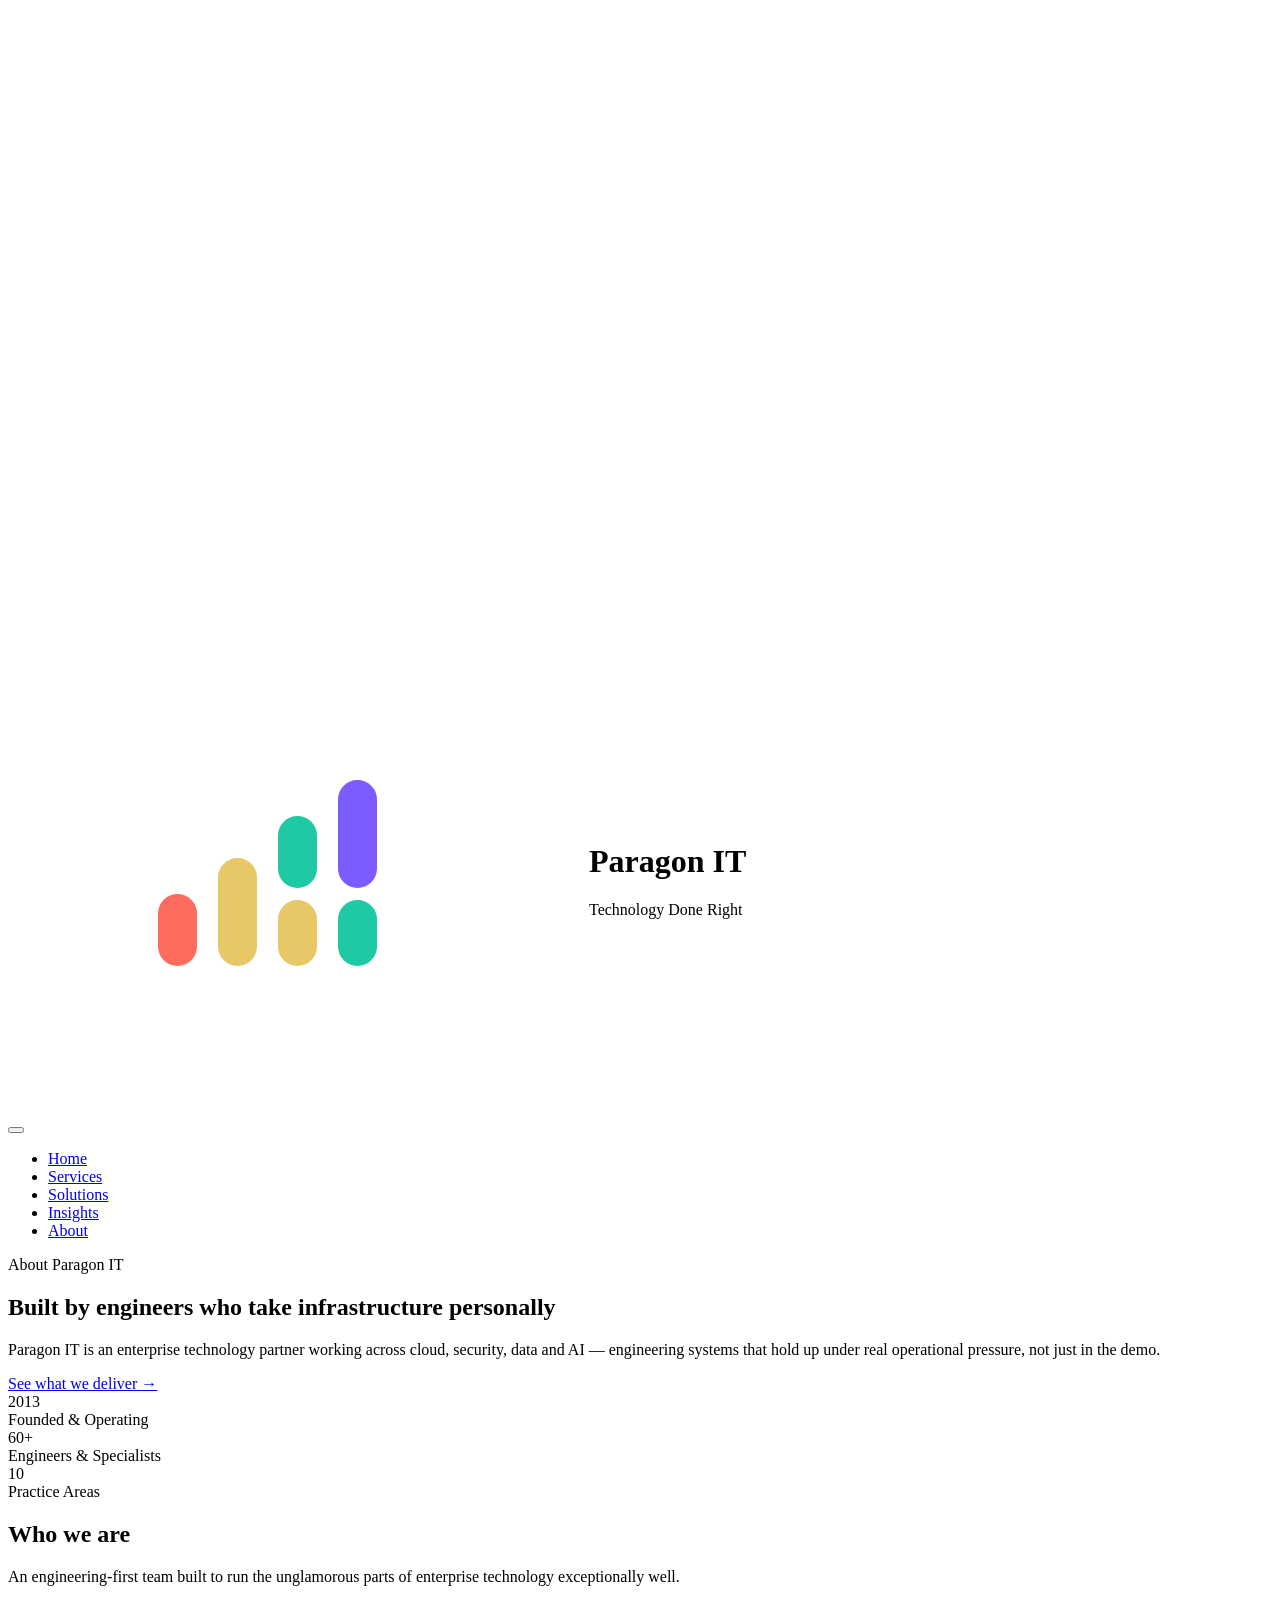
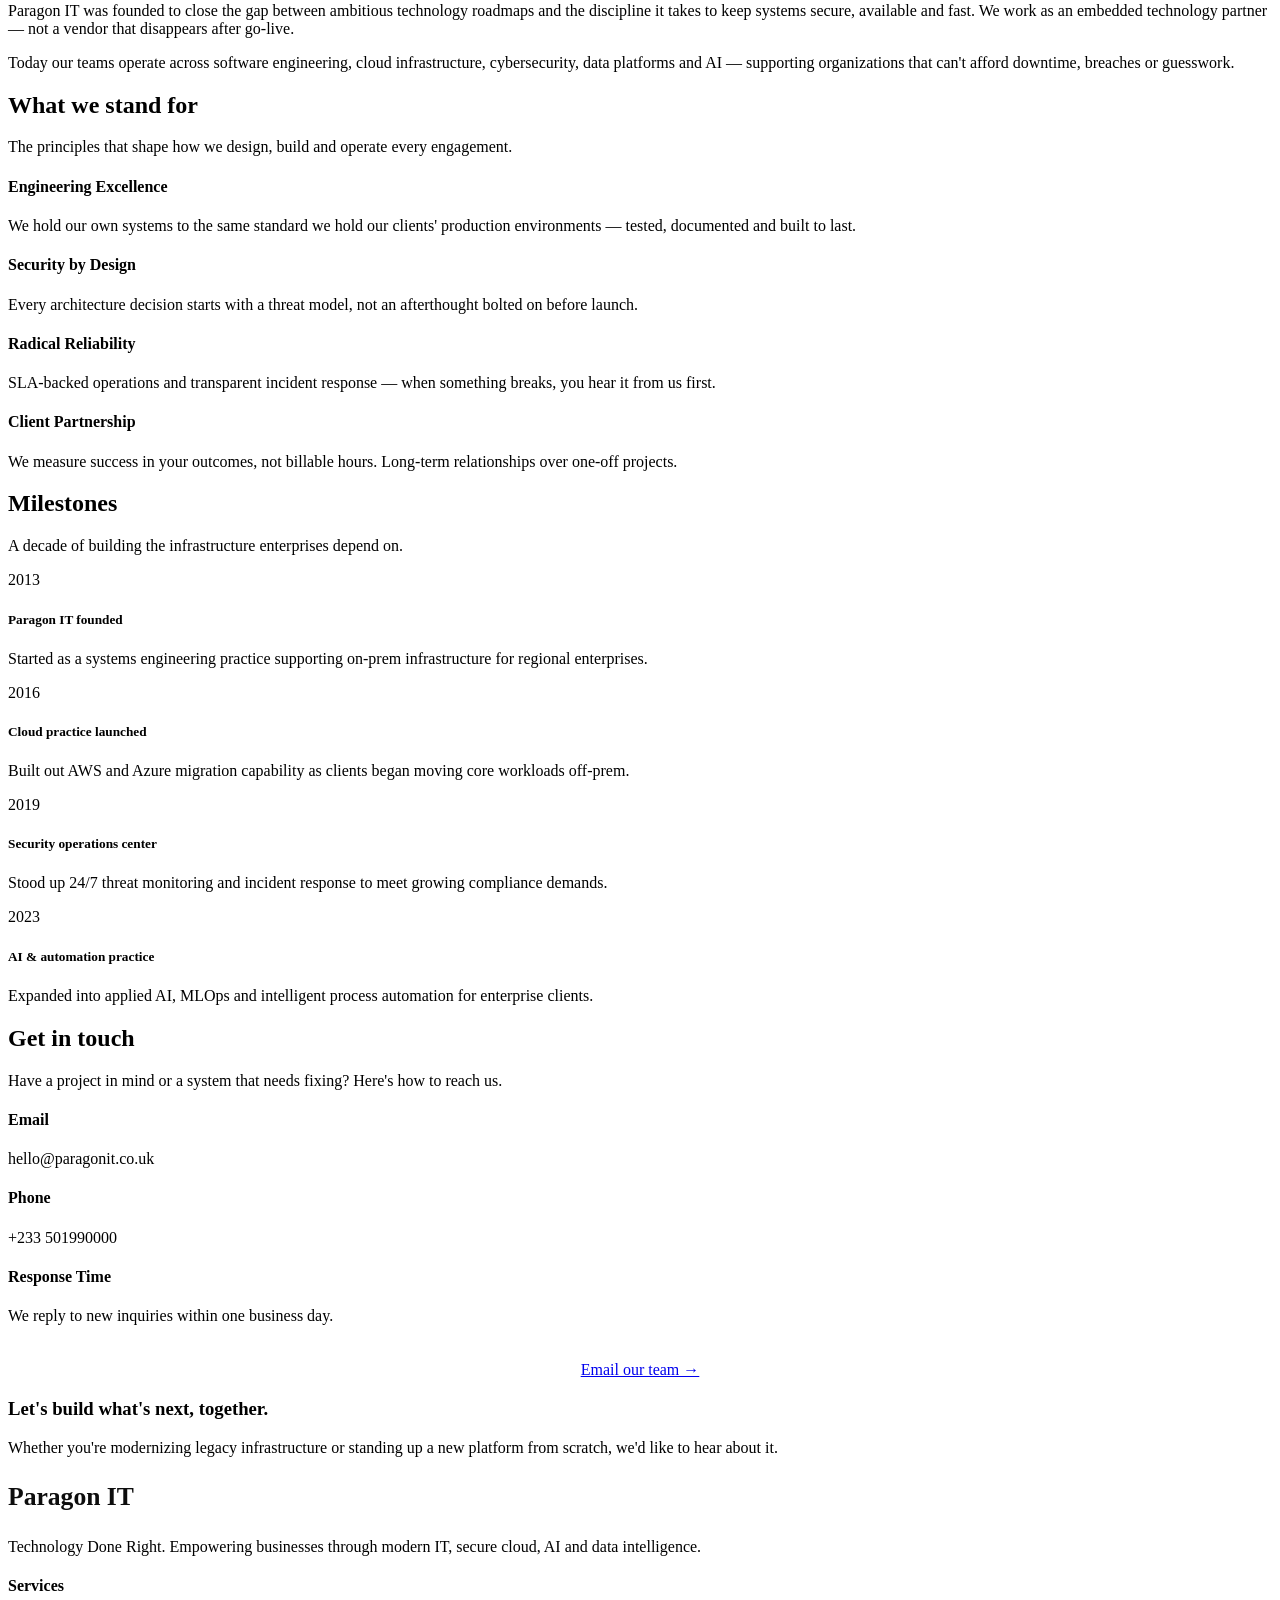
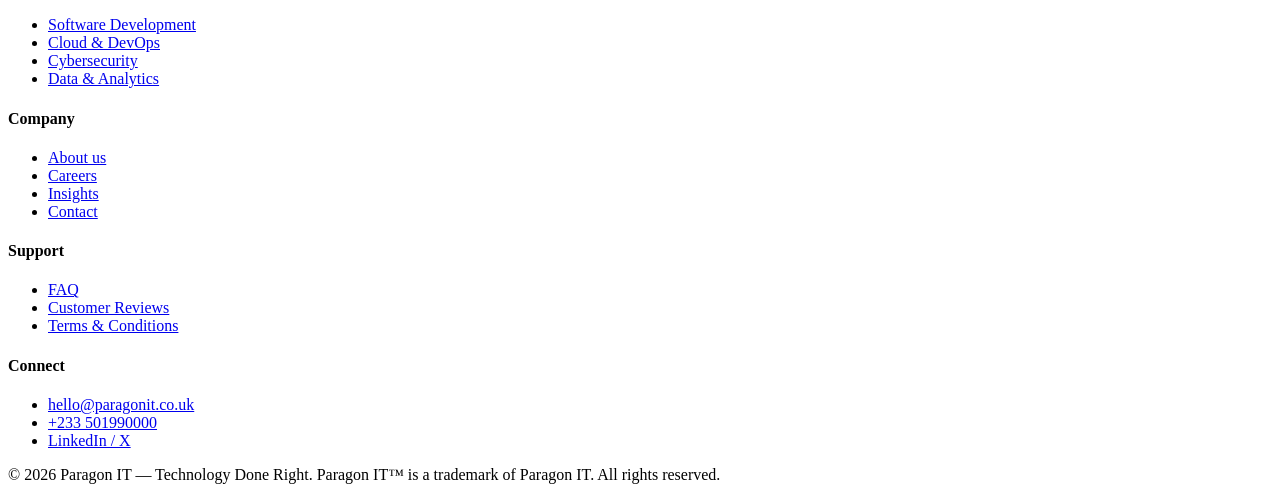
==== about.html @ 2f220869 "Add files via upload" ====
<!DOCTYPE html>
<html lang="en">
<head>
  <meta charset="UTF-8">
  <meta name="viewport" content="width=device-width, initial-scale=1.0, viewport-fit=cover">
  <title>About | Paragon IT</title>
  <!-- Google Fonts + Simple CSS Reset -->
  <link href="https://fonts.googleapis.com/css2?family=Space+Grotesk:wght@400;500;600;700&family=IBM+Plex+Mono:wght@500&display=swap" rel="stylesheet">
  <link rel="stylesheet" href="assets/style.css">
</head>
<body>

<!-- Header / Navigation -->
<div class="container">
  <div class="navbar">
    <div class="brand-block">
      <a href="/" class="logo-link" style="display:flex;align-items:center;gap:2px;text-decoration:none;color:inherit;">
        <img src="assets/Paragon_IT_Icon_DarkBG.png" alt="Paragon IT logo" class="site-logo">
        <div>
          <h1>Paragon IT</h1>
          <div class="slogan">Technology Done Right</div>
        </div>
      </a>
    <button class="nav-toggle" aria-label="Toggle menu" aria-expanded="false">
      <span class="hamburger"></span>
    </button>
    </div>
    <ul class="nav-links">
      <li><a href="index.html">Home</a></li>
      <li><a href="index.html#services">Services</a></li>
      <li><a href="index.html#solutions-list">Solutions</a></li>
      <li><a href="index.html#insights">Insights</a></li>
      <li><a href="about.html" class="active">About</a></li>
    </ul>
  </div>
</div>

<!-- Hero Section -->
<section class="hero">
  <div class="container hero-grid">
    <div class="hero-content">
      <div class="hero-badge"><span class="badge-dot"></span>About Paragon IT</div>
      <h1>Built by engineers who take infrastructure <span>personally</span></h1>
      <p class="hero-desc">Paragon IT is an enterprise technology partner working across cloud, security, data and AI — engineering systems that hold up under real operational pressure, not just in the demo.</p>
      <a href="index.html#services" class="btn-primary">See what we deliver →</a>
    </div>
    <div class="hero-stats">
      <div class="stat-item">
        <div class="stat-number">2013</div>
        <div class="stat-label">Founded & Operating</div>
      </div>
      <div class="stat-item">
        <div class="stat-number">60+</div>
        <div class="stat-label">Engineers & Specialists</div>
      </div>
      <div class="stat-item">
        <div class="stat-number">10</div>
        <div class="stat-label">Practice Areas</div>
      </div>
    </div>
  </div>
</section>

<!-- Who we are -->
<section class="section" id="who-we-are">
  <div class="container">
    <div class="section-header">
      <h2>Who we are</h2>
      <p>An engineering-first team built to run the unglamorous parts of enterprise technology exceptionally well.</p>
    </div>
    <p class="prose">Paragon IT was founded to close the gap between ambitious technology roadmaps and the discipline it takes to keep systems secure, available and fast. We work as an embedded technology partner — not a vendor that disappears after go-live.</p>
    <p class="prose">Today our teams operate across software engineering, cloud infrastructure, cybersecurity, data platforms and AI — supporting organizations that can't afford downtime, breaches or guesswork.</p>
  </div>
</section>

<!-- What we stand for -->
<section class="solutions-section section" id="values">
  <div class="container">
    <div class="section-header">
      <h2>What we stand for</h2>
      <p>The principles that shape how we design, build and operate every engagement.</p>
    </div>
    <div class="solutions-grid">
      <div class="solution-card">
        <h4>Engineering Excellence</h4>
        <p>We hold our own systems to the same standard we hold our clients' production environments — tested, documented and built to last.</p>
      </div>
      <div class="solution-card">
        <h4>Security by Design</h4>
        <p>Every architecture decision starts with a threat model, not an afterthought bolted on before launch.</p>
      </div>
      <div class="solution-card">
        <h4>Radical Reliability</h4>
        <p>SLA-backed operations and transparent incident response — when something breaks, you hear it from us first.</p>
      </div>
      <div class="solution-card">
        <h4>Client Partnership</h4>
        <p>We measure success in your outcomes, not billable hours. Long-term relationships over one-off projects.</p>
      </div>
    </div>
  </div>
</section>

<!-- Milestones -->
<section class="section" id="milestones">
  <div class="container">
    <div class="section-header">
      <h2>Milestones</h2>
      <p>A decade of building the infrastructure enterprises depend on.</p>
    </div>
    <div class="timeline-grid">
      <div class="timeline-card">
        <span class="timeline-year">2013</span>
        <h5>Paragon IT founded</h5>
        <p>Started as a systems engineering practice supporting on-prem infrastructure for regional enterprises.</p>
      </div>
      <div class="timeline-card">
        <span class="timeline-year">2016</span>
        <h5>Cloud practice launched</h5>
        <p>Built out AWS and Azure migration capability as clients began moving core workloads off-prem.</p>
      </div>
      <div class="timeline-card">
        <span class="timeline-year">2019</span>
        <h5>Security operations center</h5>
        <p>Stood up 24/7 threat monitoring and incident response to meet growing compliance demands.</p>
      </div>
      <div class="timeline-card">
        <span class="timeline-year">2023</span>
        <h5>AI & automation practice</h5>
        <p>Expanded into applied AI, MLOps and intelligent process automation for enterprise clients.</p>
      </div>
    </div>
  </div>
</section>

<!-- Contact -->
<section class="solutions-section section" id="contact">
  <div class="container">
    <div class="section-header">
      <h2>Get in touch</h2>
      <p>Have a project in mind or a system that needs fixing? Here's how to reach us.</p>
    </div>
    <div class="solutions-grid">
      <div class="solution-card">
        <h4>Email</h4>
        <p><a href="mailto:hello@paragonit.co.uk" style="color:var(--primary);text-decoration:none;">hello@paragonit.co.uk</a></p>
      </div>
      <div class="solution-card">
        <h4>Phone</h4>
        <p><a href="tel:+233501990000" style="color:var(--primary);text-decoration:none;">+233 501990000</a></p>
      </div>
      <div class="solution-card">
        <h4>Response Time</h4>
        <p>We reply to new inquiries within one business day.</p>
      </div>
    </div>
    <div style="text-align:center;margin-top:36px;">
      <a href="mailto:hello@paragonit.co.uk" class="btn-primary">Email our team →</a>
    </div>
  </div>
</section>

<!-- CTA Quote -->
<div class="cta-section">
  <h3>Let's build what's next, together.</h3>
  <p>Whether you're modernizing legacy infrastructure or standing up a new platform from scratch, we'd like to hear about it.</p>
</div>

<!-- Footer -->
<footer id="footer">
  <div class="container">
    <div class="footer-grid">
      <div class="footer-col">
        <h3 style="color:rgb(13, 13, 13); font-size: 1.6rem;">Paragon IT</h3>
        <p>Technology Done Right. Empowering businesses through modern IT, secure cloud, AI and data intelligence.</p>
      </div>
      <div class="footer-col">
        <h4>Services</h4>
        <ul class="footer-links">
          <li><a href="index.html#services">Software Development</a></li>
          <li><a href="index.html#services">Cloud & DevOps</a></li>
          <li><a href="index.html#services">Cybersecurity</a></li>
          <li><a href="index.html#services">Data & Analytics</a></li>
        </ul>
      </div>
      <div class="footer-col">
        <h4>Company</h4>
        <ul class="footer-links">
          <li><a href="about.html">About us</a></li>
          <li><a href="#">Careers</a></li>
          <li><a href="index.html#insights">Insights</a></li>
          <li><a href="#contact">Contact</a></li>
        </ul>
      </div>
      <div class="footer-col">
        <h4>Support</h4>
        <ul class="footer-links">
          <li><a href="faq.html">FAQ</a></li>
          <li><a href="reviews.html">Customer Reviews</a></li>
          <li><a href="terms.html">Terms & Conditions</a></li>
        </ul>
      </div>
      <div class="footer-col">
        <h4>Connect</h4>
        <ul class="footer-links">
          <li><a href="mailto:hello@paragonit.co.uk">hello@paragonit.co.uk</a></li>
          <li><a href="tel:+233501990000">+233 501990000</a></li>
          <li><a href="#">LinkedIn / X</a></li>
        </ul>
      </div>
    </div>
    <div class="copyright">
      © 2025 Paragon IT — Technology Done Right. Paragon IT™ is a trademark of Paragon IT. All rights reserved.
    </div>
  </div>
</footer>

<script>
  // Smooth scroll for anchor links & any interactive micro interaction
  document.querySelectorAll('a[href^="#"]').forEach(anchor => {
    anchor.addEventListener('click', function(e) {
      const targetId = this.getAttribute('href');
      if(targetId === "#" || targetId === "") return;
      const targetElem = document.querySelector(targetId);
      if(targetElem) {
        e.preventDefault();
        const navbar = document.querySelector('.navbar');
        const navHeight = navbar ? navbar.offsetHeight : 0;
        const extra = window.matchMedia('(max-width:800px)').matches ? 12 : 24;
        const offset = navHeight + extra;
        const top = targetElem.getBoundingClientRect().top + window.pageYOffset - offset;
        window.scrollTo({ top, behavior: 'smooth' });
        if(history.replaceState) history.replaceState(null, '', targetId);
        try{
          const currentActive = document.querySelector('.nav-links a.active');
          if(currentActive) currentActive.classList.remove('active');
          const matchingNav = document.querySelector('.nav-links a[href="' + targetId + '"]');
          if(matchingNav) matchingNav.classList.add('active');
        } catch(e) { /* ignore DOM errors */ }
      }
    });
  });
  // Add a tiny dynamic year update
  const copyright = document.querySelector('.copyright');
  if(copyright) {
    const year = new Date().getFullYear();
    copyright.innerHTML = copyright.innerHTML.replace('2025', year);
  }

  // Navbar elevation, sticky offset and mobile nav toggle
  (function(){
    const navbar = document.querySelector('.navbar');
    function updateBodyPaddingAndElev(){
      if(!navbar) return;
      const h = navbar.offsetHeight || 72;
      document.body.style.paddingTop = h + 'px';
      if(window.pageYOffset > 8) navbar.classList.add('fixed-elev'); else navbar.classList.remove('fixed-elev');
    }
    updateBodyPaddingAndElev();
    window.addEventListener('resize', () => updateBodyPaddingAndElev());
    window.addEventListener('scroll', () => updateBodyPaddingAndElev());
    const navToggle = document.querySelector('.nav-toggle');
    if(navToggle){
      navToggle.addEventListener('click', function(){
        const open = navbar.classList.toggle('nav-open');
        navToggle.setAttribute('aria-expanded', open ? 'true' : 'false');
        document.body.style.overflow = open ? 'hidden' : '';
        setTimeout(updateBodyPaddingAndElev, 50);
      });
      document.querySelectorAll('.nav-links a[href^="#"]').forEach(a => {
        a.addEventListener('click', () => {
          if(navbar.classList.contains('nav-open')){
            navbar.classList.remove('nav-open');
            navToggle.setAttribute('aria-expanded','false');
            document.body.style.overflow = '';
            setTimeout(updateBodyPaddingAndElev, 50);
          }
        });
      });
    }
  })();
</script>
</body>
</html>
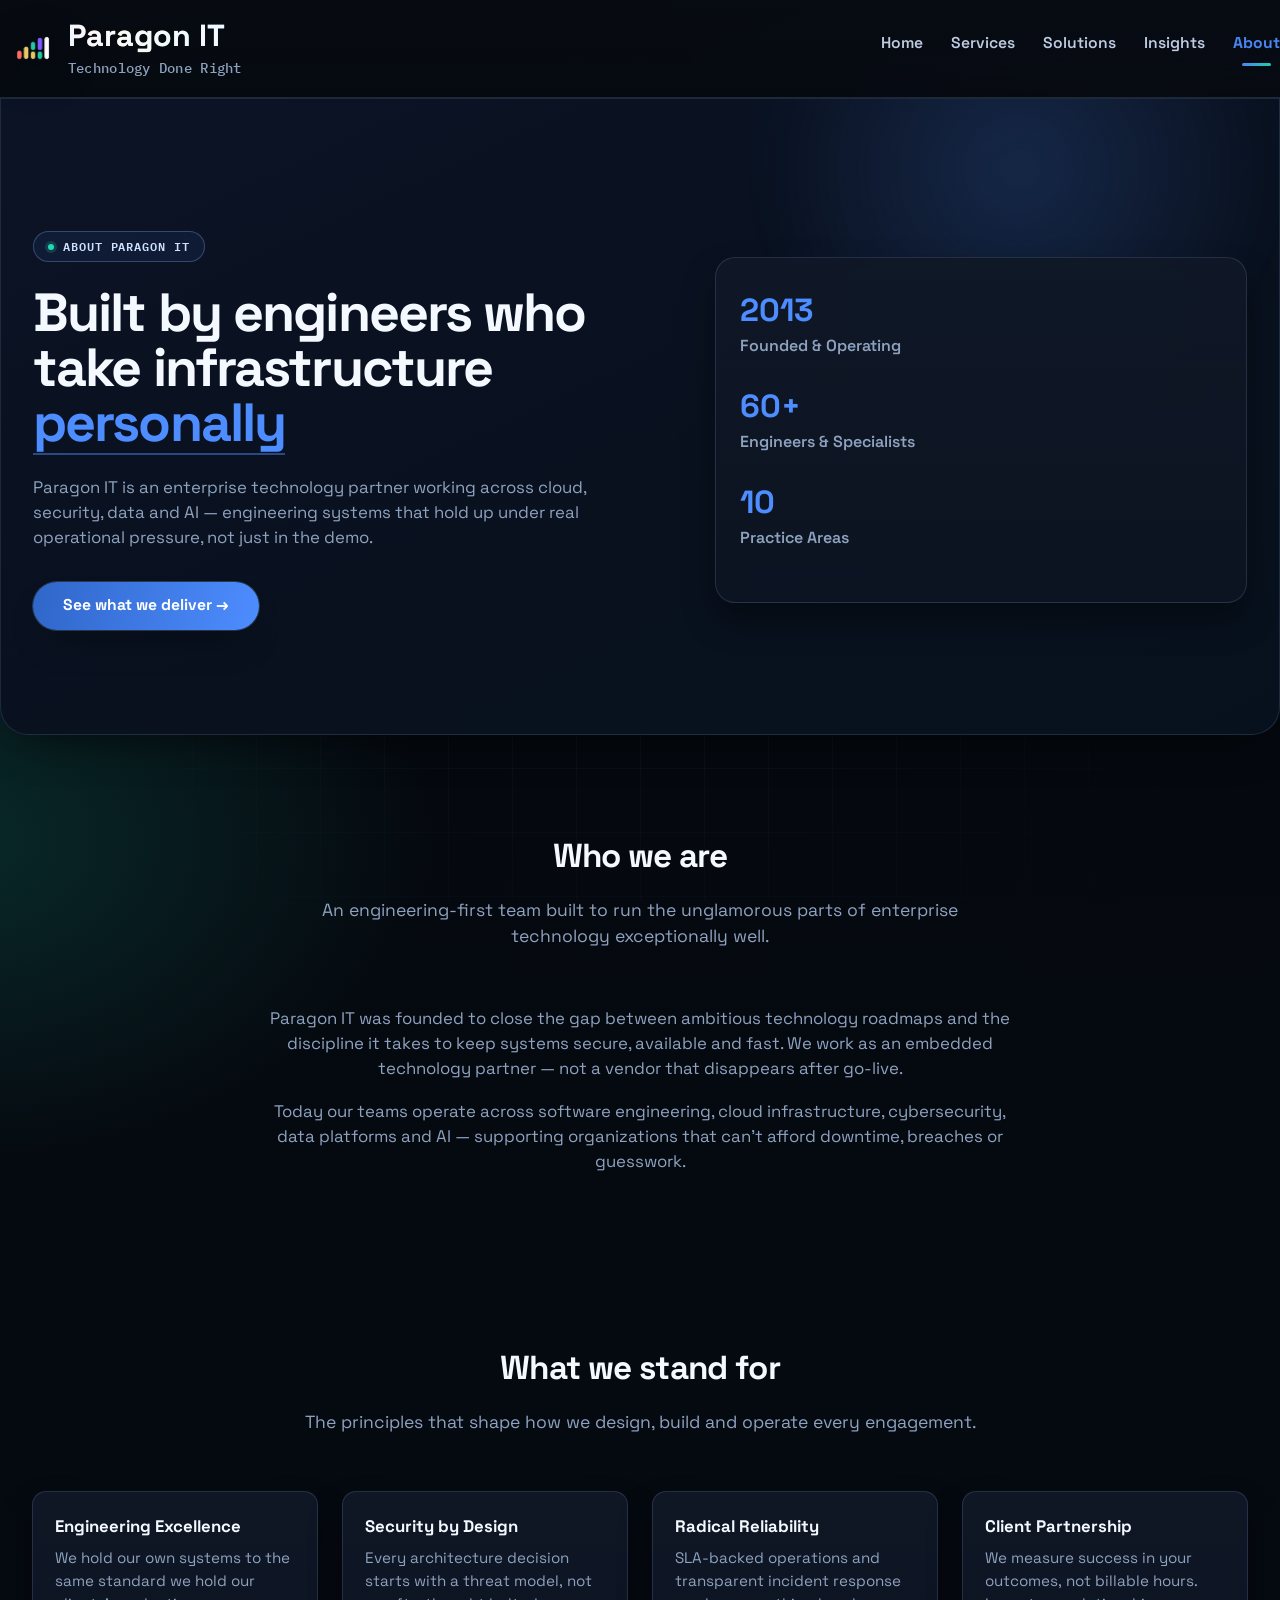
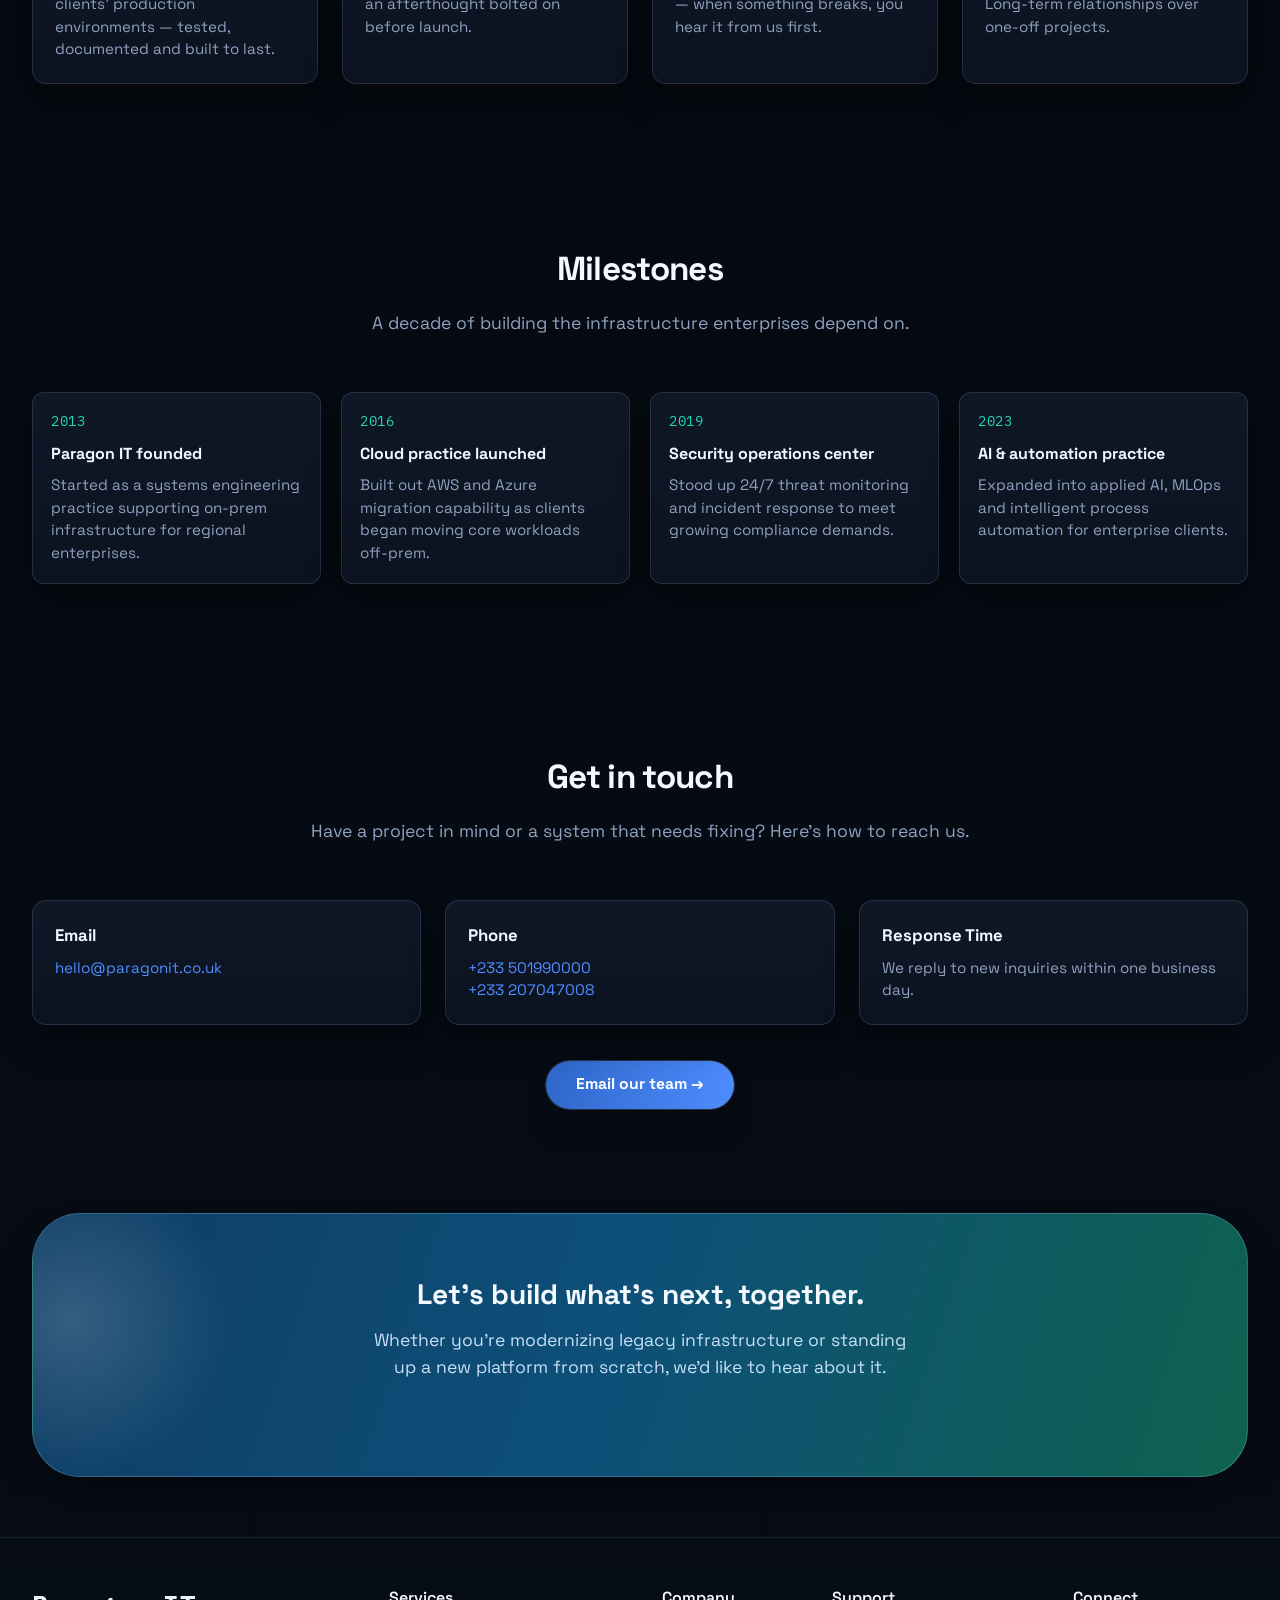
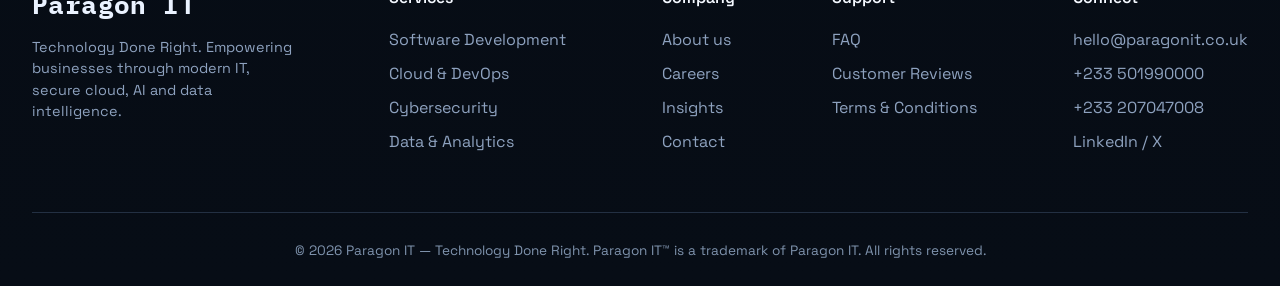
==== commit cca391c0: "Add additional phone number to contact section" ====
--- a/about.html
+++ b/about.html
@@ -147,7 +147,7 @@
       </div>
       <div class="solution-card">
         <h4>Phone</h4>
-        <p><a href="tel:+233501990000" style="color:var(--primary);text-decoration:none;">+233 501990000</a></p>
+        <p><a href="tel:+233501990000" style="color:var(--primary);text-decoration:none;">+233 501990000</a><br><a href="tel:+233207047008" style="color:var(--primary);text-decoration:none;">+233 207047008</a></p>
       </div>
       <div class="solution-card">
         <h4>Response Time</h4>
@@ -205,6 +205,7 @@
         <ul class="footer-links">
           <li><a href="mailto:hello@paragonit.co.uk">hello@paragonit.co.uk</a></li>
           <li><a href="tel:+233501990000">+233 501990000</a></li>
+          <li><a href="tel:+233207047008">+233 207047008</a></li>
           <li><a href="#">LinkedIn / X</a></li>
         </ul>
       </div>
--- a/assets/style.css
+++ b/assets/style.css
@@ -0,0 +1,1535 @@
+* {
+  margin: 0;
+  padding: 0;
+  box-sizing: border-box;
+}
+
+img {
+  max-width: 100%;
+  height: auto;
+  display: block;
+}
+
+body {
+  font-family: 'Space Grotesk', sans-serif;
+  background-color: var(--bg);
+  color: var(--text-strong);
+  line-height: 1.5;
+  scroll-behavior: smooth;
+}
+
+/* Dark / Enterprise Tech Color Variables */
+:root{
+  --bg: #04070d;
+  --surface: #0b1220;
+  --surface-2: #111d31;
+  --muted: #8ea2bf;
+  --primary: #4e8dff;
+  --accent: #20d9b4;
+  --neon: #6ed8ff;
+  --grid-line: rgba(121, 183, 255, 0.12);
+  --glass: rgba(78, 141, 255, 0.14);
+  --glass-2: rgba(78, 141, 255, 0.08);
+  --card-shadow: 0 26px 56px -26px rgba(0, 0, 0, 0.9);
+  --bg-alt: #08111f;
+  --text-strong: #f4f8ff;
+  color-scheme: dark;
+}
+.container {
+  max-width: 1280px;
+  margin: 0 auto;
+  padding: 0 32px;
+}
+
+/* Header / Nav */
+.navbar {
+  display: flex;
+  align-items: center;
+  justify-content: space-between;
+  flex-wrap: wrap;
+  padding: 14px 0;
+  gap: 20px;
+  background: linear-gradient(180deg, rgba(14,49,71,0.02), transparent);
+  border-bottom: 1px solid rgba(14,49,71,0.04);
+  backdrop-filter: blur(4px);
+  position: fixed;
+  left: 0;
+  right: 0;
+  top: 0;
+  width: 100%;
+  z-index: 1200;
+  transition: box-shadow 0.18s ease, background 0.18s ease, padding 0.12s ease;
+}
+
+/* When navbar is fixed at top it should have slightly more contrast */
+.navbar.fixed-elev {
+  box-shadow: 0 10px 30px rgba(14,49,71,0.08);
+  background: linear-gradient(180deg, rgba(255,255,255,0.98), rgba(255,255,255,0.95));
+  border-bottom-color: rgba(14,49,71,0.06);
+}
+
+.logo-area {
+  display: flex;
+  align-items: baseline;
+  gap: 8px;
+  flex-wrap: wrap;
+}
+
+.logo-icon {
+  font-weight: 800;
+  font-size: 1.8rem;
+  letter-spacing: -0.5px;
+  background: linear-gradient(135deg, var(--primary) 0%, var(--accent) 100%);
+  background-clip: text;
+  -webkit-background-clip: text;
+  color: transparent;
+}
+
+.logo-sub {
+  font-weight: 500;
+  font-size: 0.85rem;
+  color: #2C9E8A;
+  letter-spacing: 0.3px;
+  border-left: 2px solid #2C9E8A;
+  padding-left: 10px;
+}
+
+.site-logo {
+  height: 56px;
+  width: auto;
+  display: inline-block;
+  vertical-align: middle;
+  filter: drop-shadow(0 6px 18px rgba(14,49,71,0.06));
+}
+
+/* imitation of the attached PNG style: "Paragon IT" + slogan */
+.brand-block h1 {
+  font-size: 1.9rem;
+  font-weight: 800;
+  color: #0B2B40;
+  line-height: 1.2;
+  margin: 0;
+  background: linear-gradient(90deg, #e45756 0%, #ffd24a 33%, #35c07a 66%, var(--primary) 100%);
+  -webkit-background-clip: text;
+  background-clip: text;
+  color: transparent;
+  text-shadow: 0 4px 18px rgba(14,49,71,0.04);
+}
+.brand-block .slogan {
+  font-size: 0.85rem;
+  font-weight: 500;
+  color: var(--accent);
+  letter-spacing: 0.3px;
+  margin-top: 4px;
+}
+
+.nav-links {
+  display: flex;
+  gap: 28px;
+  list-style: none;
+  font-weight: 600;
+}
+.nav-toggle{ display:none; background:transparent; border:0; cursor:pointer; padding:8px; border-radius:8px; }
+.nav-toggle .hamburger{ width:22px; height:2px; background:var(--text-strong); display:block; position:relative; }
+.nav-toggle .hamburger::before, .nav-toggle .hamburger::after{ content:''; display:block; height:2px; background:var(--text-strong); position:absolute; left:0; right:0; }
+.nav-toggle .hamburger::before{ top:-6px; }
+.nav-toggle .hamburger::after{ top:6px; }
+.nav-links a {
+  text-decoration: none;
+  color: #0B2B40;
+  transition: color 0.15s;
+  font-size: 0.98rem;
+  opacity: 0.95;
+}
+.nav-links a:hover {
+  color: var(--primary);
+}
+.nav-links a.active {
+  color: var(--primary);
+  font-weight: 800;
+}
+.nav-links a.active::after{
+  content: '';
+  display: block;
+  height: 3px;
+  background: linear-gradient(90deg,var(--primary),var(--accent));
+  border-radius: 4px;
+  margin-top: 8px;
+  width: 60%;
+  margin-left: 20%;
+}
+.nav-links a.btn-outline.active {
+  color: #d9e8ff;
+}
+.nav-links a.btn-outline.active::after {
+  content: none;
+}
+.btn-outline {
+  border: 1.5px solid rgba(30,111,159,0.12);
+  background: transparent;
+  padding: 8px 18px;
+  border-radius: 40px;
+  font-weight: 700;
+  color: var(--primary);
+  transition: all 0.18s ease;
+}
+.btn-outline:hover {
+  background: var(--primary);
+  color: white;
+  box-shadow: var(--card-shadow);
+}
+
+/* Hero Section */
+.hero {
+  padding: 80px 0 70px;
+  background: linear-gradient(160deg, var(--bg-alt) 0%, var(--bg) 100%);
+  border-radius: 0 0 28px 28px;
+  border: 1px solid rgba(14,49,71,0.03);
+  box-shadow: 0 20px 40px -24px rgba(14,49,71,0.06);
+}
+.hero-grid {
+  display: flex;
+  flex-wrap: wrap;
+  align-items: center;
+  justify-content: space-between;
+  gap: 40px;
+}
+.hero-content {
+  flex: 1.2;
+}
+.hero-badge {
+  background: var(--primary);
+  color: white;
+  display: inline-block;
+  padding: 6px 14px;
+  border-radius: 40px;
+  font-size: 0.8rem;
+  font-weight: 700;
+  margin-bottom: 24px;
+  border: 1px solid rgba(30,111,159,0.08);
+}
+.hero-content h1 {
+  font-size: 3.0rem;
+  font-weight: 800;
+  line-height: 1.08;
+  margin-bottom: 20px;
+  color: #0B2B40;
+}
+.hero-content h1 span {
+  color: var(--primary);
+  border-bottom: 3px solid rgba(44,158,138,0.12);
+}
+.hero-desc {
+  font-size: 1.05rem;
+  color: var(--muted);
+  max-width: 600px;
+  margin-bottom: 32px;
+}
+.btn-primary {
+  background: linear-gradient(90deg, var(--primary), #16607f);
+  border: none;
+  padding: 12px 30px;
+  border-radius: 48px;
+  font-weight: 700;
+  font-size: 0.98rem;
+  color: white;
+  cursor: pointer;
+  transition: transform 0.18s ease, box-shadow 0.18s ease;
+  box-shadow: var(--card-shadow);
+  display: inline-block;
+  text-decoration: none;
+}
+.btn-primary:hover {
+  transform: translateY(-2px);
+  box-shadow: 0 24px 48px -20px rgba(14,49,71,0.08);
+}
+.hero-stats {
+  flex: 0.9;
+  background: var(--surface);
+  border-radius: 20px;
+  padding: 28px 24px;
+  box-shadow: 0 12px 28px rgba(14,49,71,0.04);
+  border: 1px solid rgba(14,49,71,0.03);
+}
+.stat-item {
+  margin-bottom: 24px;
+}
+.stat-number {
+  font-size: 2.0rem;
+  font-weight: 800;
+  color: var(--primary);
+}
+.stat-label {
+  color: var(--muted);
+  font-weight: 600;
+}
+
+/* Services Section */
+.section {
+  padding: 96px 0;
+}
+.section-header {
+  text-align: center;
+  max-width: 700px;
+  margin: 0 auto 56px;
+}
+.section-header h2 {
+  font-size: clamp(1.9rem, 2.6vw, 2.35rem);
+  font-weight: 700;
+  color: #0B2B40;
+  margin-bottom: 16px;
+  letter-spacing: -0.025em;
+}
+.section-header p {
+  color: #4A5B6E;
+  font-size: 1.1rem;
+}
+.services-grid {
+  display: grid;
+  grid-template-columns: repeat(auto-fill, minmax(300px, 1fr));
+  gap: 30px;
+}
+.service-card {
+  background: white;
+  border-radius: 28px;
+  padding: 30px 24px;
+  transition: all 0.25s ease;
+  border: 1px solid #E9EEF3;
+  box-shadow: 0 4px 12px rgba(0,0,0,0.02);
+}
+.service-card:hover {
+  transform: translateY(-6px);
+  border-color: #cde3ef;
+  box-shadow: 0 20px 30px -12px rgba(30,111,159,0.12);
+}
+.service-icon {
+  font-size: 2.5rem;
+  margin-bottom: 20px;
+  display: inline-block;
+  background: #EFF6FA;
+  padding: 12px;
+  border-radius: 20px;
+  color: #1E6F9F;
+}
+.service-card h3 {
+  font-size: 1.4rem;
+  font-weight: 700;
+  margin-bottom: 12px;
+  color: #0B2B40;
+}
+.service-card p {
+  color: #556579;
+  font-size: 0.95rem;
+}
+
+/* Showcase / Integrated solutions */
+.showcase-section{
+  margin: 40px 0;
+  padding: 44px 0;
+  background: linear-gradient(180deg, rgba(255,255,255,0.01), rgba(255,255,255,0.02));
+  border-radius: 18px;
+  border: 1px solid rgba(255,255,255,0.02);
+}
+.showcase-grid{
+  display: flex;
+  gap: 32px;
+  align-items: center;
+  justify-content: space-between;
+  flex-wrap: wrap;
+}
+.showcase-left{ flex: 1 1 420px; }
+.showcase-left h2{ font-size: clamp(1.6rem, 2.1vw, 2rem); color: #0B2B40; margin-bottom: 12px; line-height:1.05; }
+.showcase-left h2 span{ color: var(--primary); }
+.showcase-left .muted{ color: #9fb0bf; margin: 18px 0; max-width: 580px; }
+.showcase-right{ flex: 1 1 320px; display: flex; gap: 16px; flex-wrap: wrap; justify-content:flex-end; }
+.mini-card{ background: var(--surface); border-radius: 16px; padding: 18px; width: 160px; text-align: center; box-shadow: 0 12px 30px -16px rgba(45,183,255,0.08); border:1px solid rgba(255,255,255,0.02); }
+.mini-icon{
+  display: flex;
+  align-items: center;
+  justify-content: center;
+  width: 44px;
+  height: 44px;
+  margin: 0 auto 12px;
+  border-radius: 10px;
+  background: rgba(57, 160, 255, 0.12);
+  color: #80c2ff;
+  font-family: 'IBM Plex Mono', monospace;
+  font-size: 0.72rem;
+  font-weight: 700;
+  letter-spacing: 0.03em;
+  box-shadow: inset 0 0 0 1px rgba(125, 194, 255, 0.2);
+}
+.mini-title{ font-weight: 700; margin-top: 6px; color: #0B2B40; }
+.mini-sub{ color: var(--muted); display:block; margin-top:6px; }
+
+/* Solutions & Insights sections */
+.solutions-section{ padding: 64px 0; margin-top: 8px; }
+.solutions-grid{ display: grid; grid-template-columns: repeat(auto-fit,minmax(240px,1fr)); gap: 24px; }
+.solution-card{ background: var(--surface); border:1px solid rgba(14,49,71,0.04); padding:22px; border-radius:14px; box-shadow: 0 12px 28px rgba(14,49,71,0.04); }
+.solution-card h4{ color:#0B2B40; margin-bottom:8px; font-size:1.05rem; }
+.solution-card p{ color: var(--muted); font-size:0.95rem; }
+
+.insights-section{ padding: 64px 0; margin-top: 8px; border-top:1px solid rgba(255,255,255,0.02); }
+.insights-grid{ display: grid; grid-template-columns: repeat(auto-fit,minmax(280px,1fr)); gap: 20px; }
+.insight-card{ background: var(--surface); padding:18px; border-radius:12px; border:1px solid rgba(14,49,71,0.03); }
+.insight-card h5{ color:#0B2B40; margin-bottom:8px; font-size:1rem; }
+.insight-card .meta{ color:var(--muted); font-size:0.85rem; margin-bottom:10px; }
+.insight-card p{ color:var(--muted); font-size:0.95rem; }
+
+/* Partners Section */
+.partners-section{ padding: 56px 0; }
+.partners-grid{ display: grid; grid-template-columns: repeat(auto-fit,minmax(180px,1fr)); gap: 18px; align-items: center; }
+.partner-card{ background: var(--surface); border:1px solid rgba(14,49,71,0.04); padding:18px; border-radius:12px; text-align:center; box-shadow: 0 10px 24px rgba(14,49,71,0.03); }
+.partner-logo{ height:56px; width:auto; margin:0 auto 12px; filter:grayscale(20%); opacity:0.95; }
+.partner-logo[alt="Auto Junk"]{ height:82px; mix-blend-mode: screen; }
+.partner-logo[alt="Stalwart Ghana"]{ height:82px; }
+.partner-name{ font-weight:700; color:#0B2B40; margin-bottom:6px; }
+.partner-desc{ color:var(--muted); font-size:0.92rem; }
+
+/* Service detail modal */
+.modal{ position:fixed; inset:0; display:none; align-items:center; justify-content:center; background: rgba(4,20,30,0.6); z-index:1400; }
+.modal[aria-hidden="false"]{ display:flex; }
+.modal-inner{ position:relative; background:var(--surface); border-radius:12px; width: min(900px, 92%); max-height:86vh; overflow:auto; padding:28px; box-shadow: 0 30px 60px rgba(14,49,71,0.12); }
+.modal-close{ position:absolute; top:12px; right:14px; background:none; border:0; font-size:1.1rem; cursor:pointer; color:var(--muted); }
+.modal h3{ margin:0 0 8px 0; }
+.modal p{ color:var(--muted); }
+.modal .modal-bullets{ margin-top:12px; }
+.modal .modal-bullets li{ margin-bottom:8px; }
+.service-more-btn{ margin-top:16px; display:inline-block; }
+
+/* CTA */
+.cta-section {
+  background: linear-gradient(105deg, #0B2B40 0%, #134B66 100%);
+  border-radius: 48px;
+  margin: 40px 32px 60px;
+  padding: 64px 48px;
+  text-align: center;
+  color: white;
+}
+.cta-section h3 {
+  font-size: clamp(1.65rem, 2.2vw, 2rem);
+  font-weight: 700;
+  margin-bottom: 16px;
+  line-height: 1.2;
+}
+.cta-section p {
+  font-size: 1.1rem;
+  opacity: 0.85;
+  margin-bottom: 32px;
+  max-width: 550px;
+  margin-left: auto;
+  margin-right: auto;
+}
+.btn-light {
+  background: white;
+  color: #0B2B40;
+  padding: 12px 32px;
+  border-radius: 40px;
+  font-weight: 700;
+  text-decoration: none;
+  display: inline-block;
+  transition: 0.2s;
+}
+.btn-light:hover {
+  background: #2C9E8A;
+  color: white;
+  transform: scale(1.02);
+}
+
+/* Footer */
+footer {
+  background: linear-gradient(180deg, rgba(8, 13, 23, 0.95), rgba(6, 10, 18, 0.98));
+  color: #556579;
+  padding: 48px 0 24px;
+  margin-top: 40px;
+  border-top: 1px solid rgba(138, 173, 225, 0.16);
+}
+.footer-grid {
+  display: flex;
+  flex-wrap: wrap;
+  justify-content: space-between;
+  gap: 40px;
+  margin-bottom: 48px;
+}
+.footer-col p {
+  max-width: 260px;
+  margin-top: 12px;
+  font-size: 0.9rem;
+}
+.footer-col h4 {
+  color: #0B2B40;
+  margin-bottom: 18px;
+  font-weight: 600;
+}
+.footer-links {
+  list-style: none;
+}
+.footer-links li {
+  margin-bottom: 10px;
+}
+.footer-links a {
+  color: #556579;
+  text-decoration: none;
+  transition: color 0.15s;
+}
+.footer-links a:hover {
+  color: var(--accent);
+}
+.copyright {
+  text-align: center;
+  border-top: 1px solid #2A3A48;
+  padding-top: 28px;
+  font-size: 0.85rem;
+}
+
+/* Dark enterprise-tech visual overrides */
+body {
+  background:
+    radial-gradient(1100px 720px at 88% -8%, rgba(78, 141, 255, 0.22), transparent 60%),
+    radial-gradient(900px 620px at -4% 24%, rgba(32, 217, 180, 0.16), transparent 54%),
+    linear-gradient(180deg, #04070d 0%, #070d16 100%);
+  color: var(--text-strong);
+  position: relative;
+  overflow-x: hidden;
+}
+body::before {
+  content: "";
+  position: fixed;
+  inset: 0;
+  pointer-events: none;
+  background-image:
+    linear-gradient(to right, var(--grid-line) 1px, transparent 1px),
+    linear-gradient(to bottom, var(--grid-line) 1px, transparent 1px);
+  background-size: 64px 64px;
+  mask-image: radial-gradient(circle at center, rgba(0, 0, 0, 0.66), transparent 86%);
+  z-index: -1;
+}
+.logo-icon,
+.stat-number,
+.nav-links a.active,
+.hero-content h1 span,
+.section-header h2 span {
+  color: var(--primary);
+}
+.brand-block h1,
+.hero-content h1,
+.section-header h2,
+.showcase-left h2,
+.solution-card h4,
+.insight-card h5,
+.partner-name,
+.footer-col h4,
+.cta-section h3 {
+  color: var(--text-strong);
+  text-shadow: none;
+}
+.hero-content h1,
+.section-header h2,
+.showcase-left h2 {
+  letter-spacing: -0.02em;
+}
+.navbar {
+  padding: 18px 0;
+  background: linear-gradient(180deg, rgba(7, 11, 18, 0.94), rgba(7, 11, 18, 0.8));
+  border-bottom: 1px solid rgba(138, 173, 225, 0.18);
+  backdrop-filter: blur(12px);
+}
+.navbar.fixed-elev {
+  box-shadow: 0 18px 42px rgba(0, 0, 0, 0.5);
+  background: linear-gradient(180deg, rgba(6, 10, 18, 0.98), rgba(7, 12, 20, 0.94));
+  border-bottom-color: rgba(138, 173, 225, 0.24);
+}
+.site-logo {
+  filter: drop-shadow(0 10px 20px rgba(0, 0, 0, 0.5));
+}
+.logo-sub,
+.brand-block .slogan,
+.hero-desc,
+.section-header p,
+.service-card p,
+.showcase-left .muted,
+.solution-card p,
+.insight-card p,
+.insight-card .meta,
+.partner-desc,
+.footer-col p,
+.footer-links a,
+.stat-label {
+  color: var(--muted);
+}
+.logo-sub,
+.brand-block .slogan,
+.hero-badge,
+.insight-card .meta {
+  font-family: 'IBM Plex Mono', monospace;
+  letter-spacing: 0.02em;
+}
+.nav-links a {
+  color: #c8d6ec;
+}
+.nav-links a:hover,
+.footer-links a:hover {
+  color: var(--accent);
+}
+.btn-outline {
+  border: 1px solid rgba(57, 160, 255, 0.34);
+  color: #d9e8ff;
+  background: rgba(57, 160, 255, 0.06);
+}
+.btn-outline:hover {
+  background: linear-gradient(120deg, #1f6bb0, #2b90d4);
+  color: #f5fbff;
+  border-color: rgba(57, 160, 255, 0.7);
+}
+.btn-primary {
+  background: linear-gradient(100deg, #2f66c9, #4e8dff);
+  box-shadow: 0 0 0 1px rgba(168, 215, 255, 0.2), 0 20px 36px -18px rgba(0, 0, 0, 0.74);
+}
+.btn-primary:hover {
+  box-shadow: 0 0 0 1px rgba(168, 215, 255, 0.36), 0 24px 40px -16px rgba(0, 0, 0, 0.8);
+}
+.hero {
+  padding: 132px 0 104px;
+  background: linear-gradient(155deg, #0b1325 0%, #09111f 58%, #07111d 100%);
+  border: 1px solid rgba(138, 173, 225, 0.16);
+  box-shadow: 0 24px 44px -24px rgba(0, 0, 0, 0.62);
+  position: relative;
+  overflow: hidden;
+}
+.hero::before {
+  content: "";
+  position: absolute;
+  inset: -30% 0 auto auto;
+  width: 520px;
+  height: 520px;
+  background: radial-gradient(circle, rgba(78, 141, 255, 0.18), transparent 70%);
+  filter: blur(20px);
+  pointer-events: none;
+}
+.hero-badge {
+  display: inline-flex;
+  align-items: center;
+  gap: 9px;
+  background: rgba(78, 141, 255, 0.08);
+  border: 1px solid rgba(121, 165, 224, 0.34);
+  color: #cfe1ff;
+  box-shadow: none;
+  text-transform: uppercase;
+  font-family: 'IBM Plex Mono', monospace;
+  font-weight: 600;
+  font-size: 0.72rem;
+  letter-spacing: 0.08em;
+}
+.badge-dot {
+  width: 6px;
+  height: 6px;
+  border-radius: 50%;
+  background: var(--accent);
+  box-shadow: 0 0 0 3px rgba(32, 217, 180, 0.18);
+  flex-shrink: 0;
+}
+.hero-content h1 {
+  font-size: clamp(2.5rem, 4.2vw, 4.1rem);
+  line-height: 1.02;
+  letter-spacing: -0.035em;
+  max-width: 760px;
+}
+.hero-content h1 span {
+  display: inline-block;
+  padding-bottom: 2px;
+  border-bottom: 2px solid rgba(78, 141, 255, 0.45);
+}
+.hero-stats,
+.service-card,
+.mini-card,
+.solution-card,
+.insight-card,
+.modal-inner {
+  background: linear-gradient(180deg, rgba(16, 24, 39, 0.96), rgba(13, 20, 34, 0.9));
+  border: 1px solid rgba(138, 173, 225, 0.18);
+  box-shadow: 0 18px 32px rgba(0, 0, 0, 0.38);
+  backdrop-filter: blur(10px);
+}
+.partner-card {
+  background: transparent;
+  border: none;
+  box-shadow: none;
+  padding: 12px;
+}
+.service-card:hover {
+  border-color: rgba(78, 141, 255, 0.58);
+  box-shadow: 0 26px 44px -20px rgba(0, 0, 0, 0.72);
+  transform: translateY(-6px) scale(1.01);
+}
+.service-icon {
+  background: rgba(57, 160, 255, 0.12);
+  color: #80c2ff;
+  box-shadow: inset 0 0 0 1px rgba(125, 194, 255, 0.2);
+}
+.services-grid {
+  grid-template-columns: repeat(auto-fill, minmax(280px, 1fr));
+  gap: 22px;
+}
+.service-card {
+  border-radius: 18px;
+  padding: 22px 20px;
+  border: 1px solid rgba(121, 165, 224, 0.22);
+  background:
+    linear-gradient(180deg, rgba(16, 24, 39, 0.96), rgba(12, 19, 31, 0.94)),
+    linear-gradient(120deg, rgba(78, 141, 255, 0.14), transparent 54%);
+  transition: transform 0.22s ease, box-shadow 0.22s ease, border-color 0.22s ease;
+}
+.service-top {
+  display: flex;
+  align-items: center;
+  justify-content: space-between;
+  margin-bottom: 14px;
+  gap: 12px;
+}
+.service-code {
+  font-family: 'IBM Plex Mono', monospace;
+  font-size: 0.74rem;
+  color: #9ec7ff;
+  border: 1px solid rgba(121, 215, 255, 0.4);
+  padding: 5px 8px;
+  border-radius: 999px;
+  letter-spacing: 0.04em;
+  background: rgba(57, 160, 255, 0.1);
+}
+.service-icon {
+  font-family: 'IBM Plex Mono', monospace;
+  font-size: 0.86rem;
+  line-height: 1;
+  padding: 11px 12px;
+  min-width: 48px;
+  text-align: center;
+  border-radius: 10px;
+  letter-spacing: 0.04em;
+}
+.service-card h3 {
+  font-size: 1.08rem;
+  letter-spacing: 0.01em;
+  margin-bottom: 10px;
+  color: #eaf2ff;
+}
+.service-card p {
+  font-size: 0.92rem;
+  margin-bottom: 16px;
+  color: #9fb2c9;
+}
+.service-tags {
+  display: flex;
+  flex-wrap: wrap;
+  gap: 8px;
+  margin-bottom: 14px;
+}
+.service-tag {
+  font-family: 'IBM Plex Mono', monospace;
+  font-size: 0.72rem;
+  color: #b9d8ff;
+  border: 1px solid rgba(121, 165, 224, 0.28);
+  background: rgba(57, 160, 255, 0.09);
+  padding: 4px 8px;
+  border-radius: 7px;
+  text-transform: uppercase;
+  letter-spacing: 0.04em;
+}
+.service-status {
+  display: flex;
+  align-items: center;
+  justify-content: space-between;
+  gap: 12px;
+  margin-top: 2px;
+  margin-bottom: 12px;
+  padding-top: 12px;
+  border-top: 1px dashed rgba(121, 165, 224, 0.34);
+  font-family: 'IBM Plex Mono', monospace;
+  font-size: 0.72rem;
+  letter-spacing: 0.03em;
+}
+.service-state {
+  display: inline-flex;
+  align-items: center;
+  gap: 8px;
+  color: #d4e6ff;
+  text-transform: uppercase;
+  white-space: nowrap;
+}
+.service-metric {
+  color: #95aec9;
+  text-align: right;
+}
+.service-dot {
+  --pulse: rgba(50, 216, 165, 0.65);
+  width: 8px;
+  height: 8px;
+  border-radius: 999px;
+  background: #32d8a5;
+  box-shadow: 0 0 0 0 var(--pulse);
+  animation: statusPulse 1.8s ease-out infinite;
+  flex-shrink: 0;
+}
+.service-dot.warn {
+  --pulse: rgba(255, 209, 102, 0.6);
+  background: #ffd166;
+}
+.service-dot.info {
+  --pulse: rgba(122, 199, 255, 0.6);
+  background: #7ac7ff;
+}
+.service-more-btn {
+  margin-top: 2px;
+  border-radius: 10px;
+  padding: 8px 12px;
+  font-size: 0.8rem;
+  font-family: 'IBM Plex Mono', monospace;
+  text-transform: uppercase;
+  letter-spacing: 0.04em;
+}
+.showcase-section,
+.insights-section,
+footer {
+  background: transparent;
+  border-color: rgba(138, 173, 225, 0.14);
+}
+.showcase-section {
+  border: 1px solid rgba(138, 173, 225, 0.14);
+  border-radius: 24px;
+  padding: 36px 0;
+  background: linear-gradient(90deg, rgba(78, 141, 255, 0.08), rgba(32, 217, 180, 0.05));
+}
+.cta-section {
+  background: linear-gradient(108deg, #0f3d66 0%, #0d5078 48%, #0f624f 100%);
+  border: 1px solid rgba(157, 214, 255, 0.26);
+  box-shadow: 0 24px 48px -20px rgba(0, 0, 0, 0.6);
+  position: relative;
+  overflow: hidden;
+}
+.cta-section::before {
+  content: "";
+  position: absolute;
+  inset: -20% auto auto -10%;
+  width: 320px;
+  height: 320px;
+  background: radial-gradient(circle, rgba(255,255,255,0.16), transparent 70%);
+  pointer-events: none;
+}
+.cta-section p {
+  color: #d2e7ff;
+  opacity: 0.95;
+}
+.btn-light {
+  background: #e7f3ff;
+  color: #05223a;
+}
+.btn-light:hover {
+  background: #27d3b8;
+  color: #042132;
+}
+.modal {
+  background: rgba(2, 8, 14, 0.78);
+}
+.copyright {
+  border-top-color: rgba(138, 173, 225, 0.22);
+  color: #7f93ad;
+}
+.footer-col h3 {
+  color: #eaf2ff !important;
+  font-family: 'IBM Plex Mono', monospace;
+  letter-spacing: 0.4px;
+}
+.navbar,
+.hero,
+.service-card,
+.solution-card,
+.insight-card,
+.partner-card,
+.hero-stats,
+.cta-section {
+  animation: riseIn 650ms ease both;
+}
+.service-card:nth-child(2),
+.solution-card:nth-child(2),
+.insight-card:nth-child(2),
+.partner-card:nth-child(2) { animation-delay: 80ms; }
+.service-card:nth-child(3),
+.solution-card:nth-child(3),
+.insight-card:nth-child(3),
+.partner-card:nth-child(3) { animation-delay: 140ms; }
+.service-card:nth-child(4),
+.solution-card:nth-child(4),
+.partner-card:nth-child(4) { animation-delay: 180ms; }
+
+@keyframes riseIn {
+  from {
+    opacity: 0;
+    transform: translateY(16px);
+  }
+  to {
+    opacity: 1;
+    transform: translateY(0);
+  }
+}
+
+@keyframes statusPulse {
+  0% {
+    box-shadow: 0 0 0 0 var(--pulse);
+  }
+  70% {
+    box-shadow: 0 0 0 10px rgba(0, 0, 0, 0);
+  }
+  100% {
+    box-shadow: 0 0 0 0 rgba(0, 0, 0, 0);
+  }
+}
+
+@media (prefers-reduced-motion: reduce) {
+  .navbar,
+  .hero,
+  .service-card,
+  .solution-card,
+  .insight-card,
+  .partner-card,
+  .hero-stats,
+  .cta-section {
+    animation: none !important;
+  }
+  .service-dot {
+    animation: none !important;
+  }
+}
+@media (max-width: 1100px) {
+  .container {
+    padding: 0 24px;
+  }
+  .hero-content h1 {
+    font-size: clamp(2.1rem, 5.2vw, 2.7rem);
+  }
+  .hero-grid {
+    gap: 28px;
+  }
+  .showcase-grid,
+  .hero-grid {
+    align-items: stretch;
+  }
+  .showcase-right {
+    justify-content: flex-start;
+  }
+  .cta-section {
+    margin-left: 24px;
+    margin-right: 24px;
+    border-radius: 32px;
+  }
+  .footer-grid {
+    gap: 26px;
+  }
+  .partner-logo {
+    height: 48px;
+  }
+  .partner-logo[alt="Auto Junk"] {
+    height: 70px;
+  }
+  .partner-logo[alt="Stalwart Ghana"] {
+    height: 70px;
+  }
+}
+@media (max-width: 920px) {
+  .section {
+    padding: 64px 0;
+  }
+  .hero {
+    padding: 56px 0 54px;
+  }
+  .hero-grid,
+  .showcase-grid {
+    flex-direction: column;
+  }
+  .hero-content,
+  .hero-stats,
+  .showcase-left,
+  .showcase-right {
+    flex: 1 1 100%;
+    width: 100%;
+  }
+  .hero-stats {
+    padding: 22px 20px;
+  }
+  .section-header {
+    margin-bottom: 34px;
+  }
+  .section-header h2 {
+    font-size: clamp(1.7rem, 5vw, 2.1rem);
+  }
+  .section-header p {
+    font-size: 1rem;
+  }
+  .services-grid,
+  .solutions-grid,
+  .insights-grid,
+  .partners-grid {
+    grid-template-columns: repeat(2, minmax(0, 1fr));
+  }
+  .footer-grid {
+    display: grid;
+    grid-template-columns: repeat(2, minmax(0, 1fr));
+    gap: 28px 20px;
+  }
+  .modal-inner {
+    width: min(96%, 760px);
+    padding: 22px;
+  }
+  .cta-section {
+    padding: 46px 28px;
+  }
+  .cta-section h3 {
+    font-size: 1.65rem;
+  }
+}
+@media (max-width: 800px) {
+  .navbar {
+    align-items: center;
+    justify-content: space-between;
+    padding: 10px 16px;
+    gap: 10px;
+  }
+  .brand-block {
+    width: 100%;
+    display: flex;
+    align-items: center;
+    justify-content: space-between;
+    gap: 10px;
+  }
+  .brand-block .logo-link {
+    min-width: 0;
+  }
+  .brand-block h1 {
+    font-size: 1.28rem;
+  }
+  .brand-block .slogan {
+    font-size: 0.74rem;
+  }
+  .nav-toggle{ display:block; }
+  .nav-links{ display:none; position:absolute; left:0; right:0; top:100%; background:rgba(11, 18, 32, 0.985); padding:14px 16px 16px; flex-direction:column; gap:8px; border-bottom-left-radius:12px; border-bottom-right-radius:12px; box-shadow: 0 16px 30px rgba(0,0,0,0.5); max-height: calc(100vh - 72px); max-height: calc(100dvh - 72px); overflow:auto; }
+  .navbar.nav-open .nav-links{ display:flex; }
+  .nav-links li {
+    width: 100%;
+  }
+  .nav-links a{ padding:11px 8px; display:block; width:100%; }
+  .nav-links .btn-outline {
+    display: inline-flex;
+    justify-content: center;
+  }
+  .site-logo{ height:44px; }
+  .hero-content h1 {
+    font-size: 2.4rem;
+  }
+  .container {
+    padding: 0 24px;
+  }
+  .section {
+    padding: 56px 0;
+  }
+  .service-status {
+    flex-direction: column;
+    align-items: flex-start;
+  }
+  .service-metric {
+    text-align: left;
+  }
+  .services-grid,
+  .solutions-grid,
+  .insights-grid,
+  .partners-grid,
+  .footer-grid {
+    grid-template-columns: minmax(0, 1fr);
+  }
+  .showcase-right {
+    justify-content: flex-start;
+  }
+  .mini-card {
+    width: 100%;
+    max-width: 260px;
+  }
+  .cta-section {
+    margin: 16px;
+    padding: 40px 24px;
+    border-radius: 24px;
+  }
+  .btn-primary,
+  .btn-light {
+    width: 100%;
+    text-align: center;
+  }
+  .modal-inner {
+    width: min(96%, 560px);
+    padding: 18px 16px;
+    max-height: 88vh;
+    max-height: 88dvh;
+  }
+  .modal-close {
+    top: 10px;
+    right: 10px;
+  }
+}
+@media (max-width: 380px) {
+  .container {
+    padding: 0 12px;
+  }
+  .navbar {
+    padding: 8px 12px;
+  }
+  .brand-block {
+    gap: 6px;
+  }
+  .site-logo {
+    height: 34px;
+  }
+  .brand-block h1 {
+    font-size: 0.92rem;
+  }
+  .brand-block .slogan {
+    font-size: 0.6rem;
+  }
+  .hero {
+    padding: 36px 0 38px;
+  }
+  .hero-content h1 {
+    font-size: 1.52rem;
+  }
+  .hero-desc {
+    font-size: 0.88rem;
+  }
+  .hero-badge {
+    padding: 5px 10px;
+    font-size: 0.62rem;
+  }
+  .hero-stats {
+    padding: 14px 12px;
+  }
+  .stat-item {
+    margin-bottom: 16px;
+  }
+  .stat-number {
+    font-size: 1.34rem;
+  }
+  .section {
+    padding: 42px 0;
+  }
+  .section-header h2 {
+    font-size: 1.28rem;
+  }
+  .section-header p {
+    font-size: 0.88rem;
+  }
+  .service-card,
+  .solution-card,
+  .insight-card,
+  .partner-card,
+  .mini-card {
+    padding: 12px;
+  }
+  .service-icon {
+    min-width: 42px;
+    padding: 9px 10px;
+    font-size: 0.76rem;
+  }
+  .service-card h3 {
+    font-size: 0.96rem;
+  }
+  .service-card p,
+  .solution-card p,
+  .insight-card p,
+  .partner-desc {
+    font-size: 0.84rem;
+  }
+  .service-status {
+    gap: 6px;
+  }
+  .service-more-btn,
+  .btn-primary,
+  .btn-light {
+    font-size: 0.75rem;
+    padding-left: 10px;
+    padding-right: 10px;
+  }
+  .cta-section {
+    margin: 10px;
+    padding: 24px 12px;
+  }
+  .cta-section h3 {
+    font-size: 1.2rem;
+  }
+  .cta-section p {
+    font-size: 0.86rem;
+    margin-bottom: 20px;
+  }
+}
+@media (max-width: 900px) and (orientation: landscape) and (max-height: 540px) {
+  .navbar {
+    padding-top: 6px;
+    padding-bottom: 6px;
+  }
+  .nav-links {
+    max-height: calc(100dvh - 56px);
+  }
+  .hero {
+    padding-top: 30px;
+    padding-bottom: 30px;
+  }
+  .hero-grid {
+    gap: 16px;
+  }
+  .hero-content h1 {
+    font-size: 1.7rem;
+    margin-bottom: 10px;
+  }
+  .hero-desc {
+    margin-bottom: 14px;
+  }
+  .hero-stats {
+    padding: 14px;
+  }
+  .section {
+    padding: 36px 0;
+  }
+  .modal-inner {
+    max-height: 94dvh;
+  }
+  .cta-section {
+    padding-top: 26px;
+    padding-bottom: 26px;
+  }
+}
+@media (max-width: 540px) {
+  .container {
+    padding: 0 16px;
+  }
+  .site-logo {
+    height: 38px;
+  }
+  .brand-block h1 {
+    font-size: 1.05rem;
+  }
+  .brand-block .slogan {
+    font-size: 0.66rem;
+    margin-top: 2px;
+  }
+  .hero {
+    padding: 42px 0 44px;
+    border-radius: 0 0 18px 18px;
+  }
+  .hero-badge {
+    margin-bottom: 14px;
+    font-size: 0.68rem;
+  }
+  .hero-content h1 {
+    font-size: 1.78rem;
+    margin-bottom: 14px;
+  }
+  .hero-desc {
+    font-size: 0.94rem;
+    margin-bottom: 18px;
+  }
+  .stat-number {
+    font-size: 1.56rem;
+  }
+  .section {
+    padding: 48px 0;
+  }
+  .section-header {
+    margin-bottom: 24px;
+  }
+  .section-header h2 {
+    font-size: 1.46rem;
+  }
+  .section-header p {
+    font-size: 0.94rem;
+  }
+  .service-card,
+  .solution-card,
+  .insight-card,
+  .partner-card {
+    padding: 16px;
+  }
+  .service-tags {
+    gap: 6px;
+  }
+  .service-tag,
+  .service-code,
+  .service-state,
+  .service-metric {
+    font-size: 0.66rem;
+  }
+  .service-more-btn {
+    width: 100%;
+  }
+  .cta-section {
+    margin: 12px;
+    padding: 30px 16px;
+  }
+  .cta-section h3 {
+    font-size: 1.35rem;
+  }
+  .cta-section p {
+    font-size: 0.94rem;
+  }
+  .footer-col p {
+    max-width: 100%;
+  }
+  .copyright {
+    padding-top: 18px;
+    font-size: 0.76rem;
+  }
+}
+
+/* About page additions */
+.about-hero-badge-row {
+  display: flex;
+  flex-wrap: wrap;
+  gap: 10px;
+  margin-bottom: 24px;
+}
+.prose {
+  max-width: 760px;
+  margin: 0 auto;
+  text-align: center;
+  color: var(--muted);
+  font-size: 1.05rem;
+}
+.prose + .prose {
+  margin-top: 18px;
+}
+.timeline-grid {
+  display: grid;
+  grid-template-columns: repeat(auto-fit, minmax(240px, 1fr));
+  gap: 20px;
+}
+.timeline-card {
+  background: linear-gradient(180deg, rgba(16, 24, 39, 0.96), rgba(13, 20, 34, 0.9));
+  border: 1px solid rgba(138, 173, 225, 0.18);
+  box-shadow: 0 18px 32px rgba(0, 0, 0, 0.38);
+  border-radius: 12px;
+  padding: 18px;
+}
+.timeline-year {
+  font-family: 'IBM Plex Mono', monospace;
+  color: var(--accent);
+  font-size: 0.85rem;
+  letter-spacing: 0.04em;
+  margin-bottom: 10px;
+  display: block;
+}
+.timeline-card h5 {
+  color: var(--text-strong);
+  margin-bottom: 8px;
+  font-size: 1rem;
+}
+.timeline-card p {
+  color: var(--muted);
+  font-size: 0.95rem;
+}
+
+/* FAQ page */
+.faq-category {
+  margin-bottom: 40px;
+}
+.faq-category:last-child {
+  margin-bottom: 0;
+}
+.faq-category-title {
+  font-family: 'IBM Plex Mono', monospace;
+  text-transform: uppercase;
+  letter-spacing: 0.08em;
+  font-size: 0.8rem;
+  color: var(--accent);
+  margin-bottom: 16px;
+}
+.faq-list {
+  display: flex;
+  flex-direction: column;
+  gap: 12px;
+}
+.faq-item {
+  background: linear-gradient(180deg, rgba(16, 24, 39, 0.96), rgba(13, 20, 34, 0.9));
+  border: 1px solid rgba(138, 173, 225, 0.18);
+  border-radius: 12px;
+  padding: 4px 20px;
+}
+.faq-item summary {
+  list-style: none;
+  cursor: pointer;
+  padding: 16px 28px 16px 0;
+  color: var(--text-strong);
+  font-weight: 600;
+  position: relative;
+  user-select: none;
+}
+.faq-item summary::-webkit-details-marker {
+  display: none;
+}
+.faq-item summary::after {
+  content: '+';
+  position: absolute;
+  right: 0;
+  top: 14px;
+  font-size: 1.3rem;
+  font-weight: 400;
+  color: var(--primary);
+  transition: transform 0.2s ease;
+}
+.faq-item[open] summary::after {
+  transform: rotate(45deg);
+}
+.faq-item p {
+  color: var(--muted);
+  font-size: 0.95rem;
+  padding-bottom: 18px;
+  max-width: 68ch;
+}
+
+/* Reviews page */
+.rating-summary {
+  display: flex;
+  align-items: center;
+  gap: 18px;
+}
+.rating-number {
+  font-size: 2.4rem;
+  font-weight: 800;
+  color: var(--primary);
+  line-height: 1;
+}
+.rating-stars {
+  color: var(--accent);
+  letter-spacing: 2px;
+  font-size: 1.1rem;
+}
+.rating-caption {
+  color: var(--muted);
+  font-size: 0.85rem;
+  margin-top: 4px;
+}
+.reviews-grid {
+  display: grid;
+  grid-template-columns: repeat(auto-fit, minmax(280px, 1fr));
+  gap: 20px;
+}
+.review-card {
+  background: linear-gradient(180deg, rgba(16, 24, 39, 0.96), rgba(13, 20, 34, 0.9));
+  border: 1px solid rgba(138, 173, 225, 0.18);
+  box-shadow: 0 18px 32px rgba(0, 0, 0, 0.38);
+  border-radius: 14px;
+  padding: 22px;
+  display: flex;
+  flex-direction: column;
+}
+.review-stars {
+  color: var(--accent);
+  letter-spacing: 2px;
+  margin-bottom: 12px;
+  font-size: 0.95rem;
+}
+.review-quote {
+  color: #dbe6f5;
+  font-size: 0.98rem;
+  line-height: 1.6;
+  margin-bottom: 18px;
+  flex-grow: 1;
+}
+.review-author {
+  display: flex;
+  align-items: center;
+  gap: 12px;
+}
+.review-avatar {
+  width: 40px;
+  height: 40px;
+  border-radius: 50%;
+  display: flex;
+  align-items: center;
+  justify-content: center;
+  background: rgba(57, 160, 255, 0.14);
+  color: #80c2ff;
+  font-family: 'IBM Plex Mono', monospace;
+  font-weight: 700;
+  font-size: 0.85rem;
+  flex-shrink: 0;
+}
+.review-name {
+  color: var(--text-strong);
+  font-weight: 700;
+  font-size: 0.92rem;
+}
+.review-role {
+  color: var(--muted);
+  font-size: 0.82rem;
+}
+
+/* Legal / Terms page */
+.legal-layout {
+  display: grid;
+  grid-template-columns: 240px 1fr;
+  gap: 48px;
+  align-items: start;
+}
+.legal-toc {
+  position: sticky;
+  top: 110px;
+}
+.legal-toc-label {
+  font-family: 'IBM Plex Mono', monospace;
+  text-transform: uppercase;
+  letter-spacing: 0.08em;
+  font-size: 0.75rem;
+  color: var(--accent);
+  margin-bottom: 14px;
+}
+.legal-toc ul {
+  list-style: none;
+}
+.legal-toc li {
+  margin-bottom: 10px;
+}
+.legal-toc a {
+  color: var(--muted);
+  text-decoration: none;
+  font-size: 0.92rem;
+  transition: color 0.15s;
+}
+.legal-toc a:hover {
+  color: var(--primary);
+}
+.legal-updated {
+  color: var(--muted);
+  font-family: 'IBM Plex Mono', monospace;
+  font-size: 0.85rem;
+}
+.legal-body h3 {
+  color: var(--text-strong);
+  font-size: 1.25rem;
+  margin: 40px 0 12px;
+  scroll-margin-top: 110px;
+}
+.legal-body h3:first-child {
+  margin-top: 0;
+}
+.legal-body p {
+  color: var(--muted);
+  margin-bottom: 14px;
+  line-height: 1.7;
+  max-width: 72ch;
+}
+.legal-body ul {
+  color: var(--muted);
+  margin: 0 0 14px 20px;
+  line-height: 1.7;
+}
+@media (max-width: 900px) {
+  .legal-layout {
+    grid-template-columns: 1fr;
+  }
+  .legal-toc {
+    position: static;
+    margin-bottom: 32px;
+  }
+}
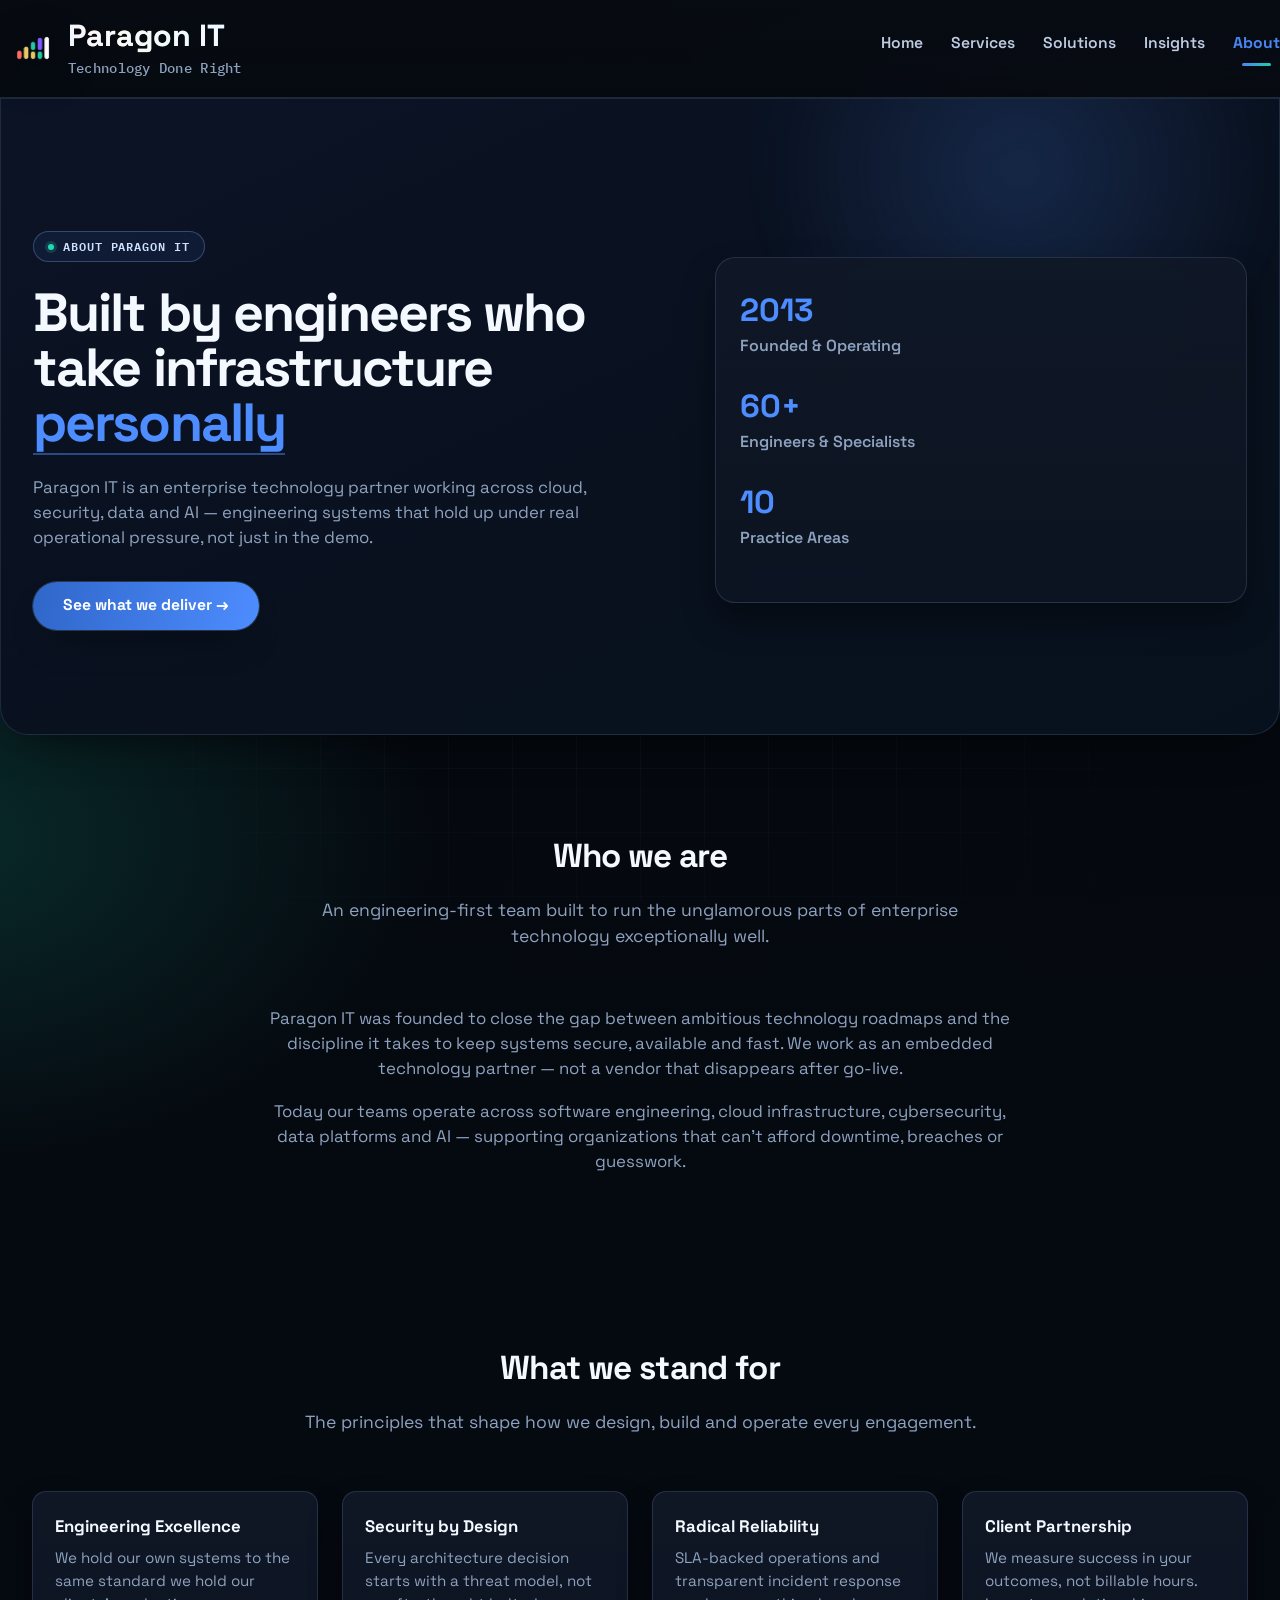
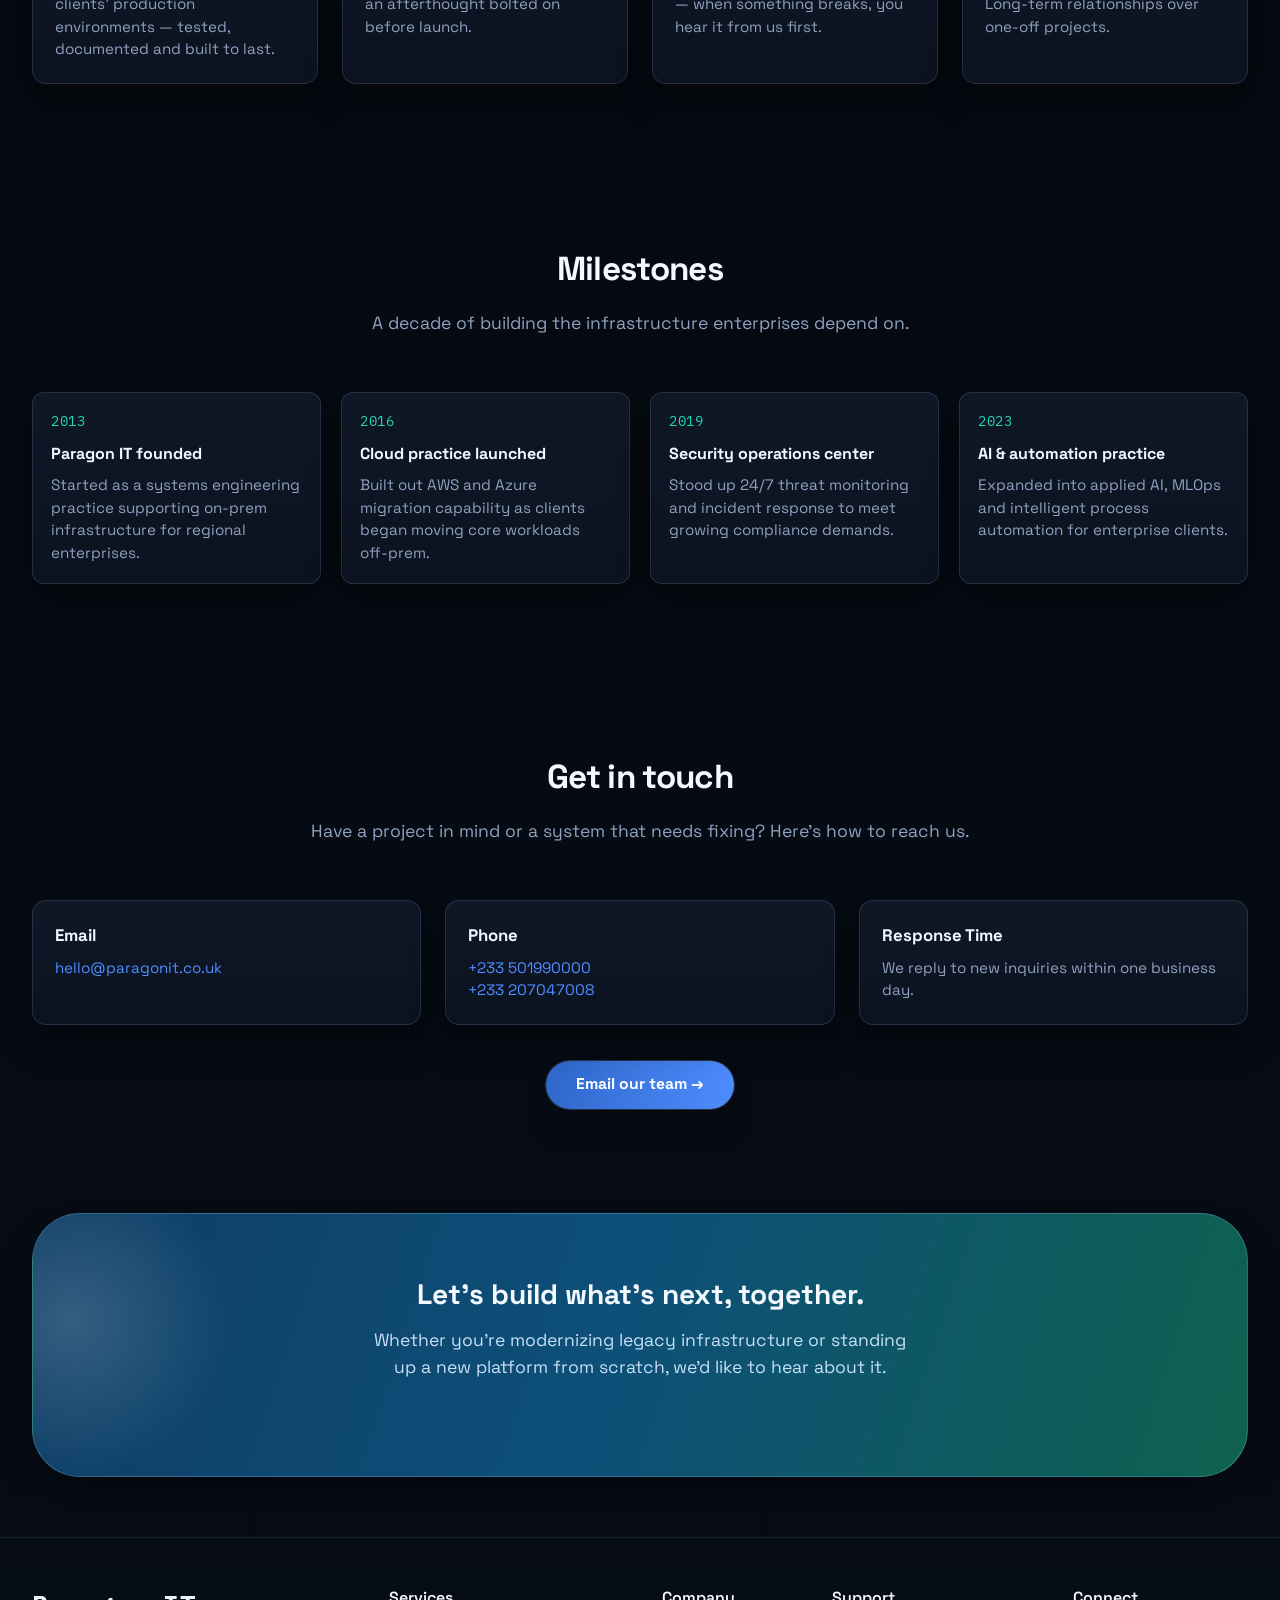
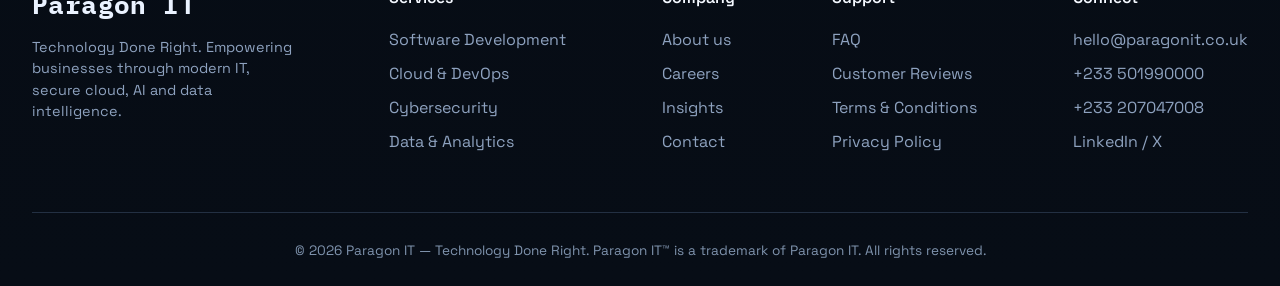
==== commit 93e1ef75: "privacy footer updates" ====
--- a/about.html
+++ b/about.html
@@ -198,6 +198,7 @@
           <li><a href="faq.html">FAQ</a></li>
           <li><a href="reviews.html">Customer Reviews</a></li>
           <li><a href="terms.html">Terms & Conditions</a></li>
+          <li><a href="privacy.html">Privacy Policy</a></li>
         </ul>
       </div>
       <div class="footer-col">
